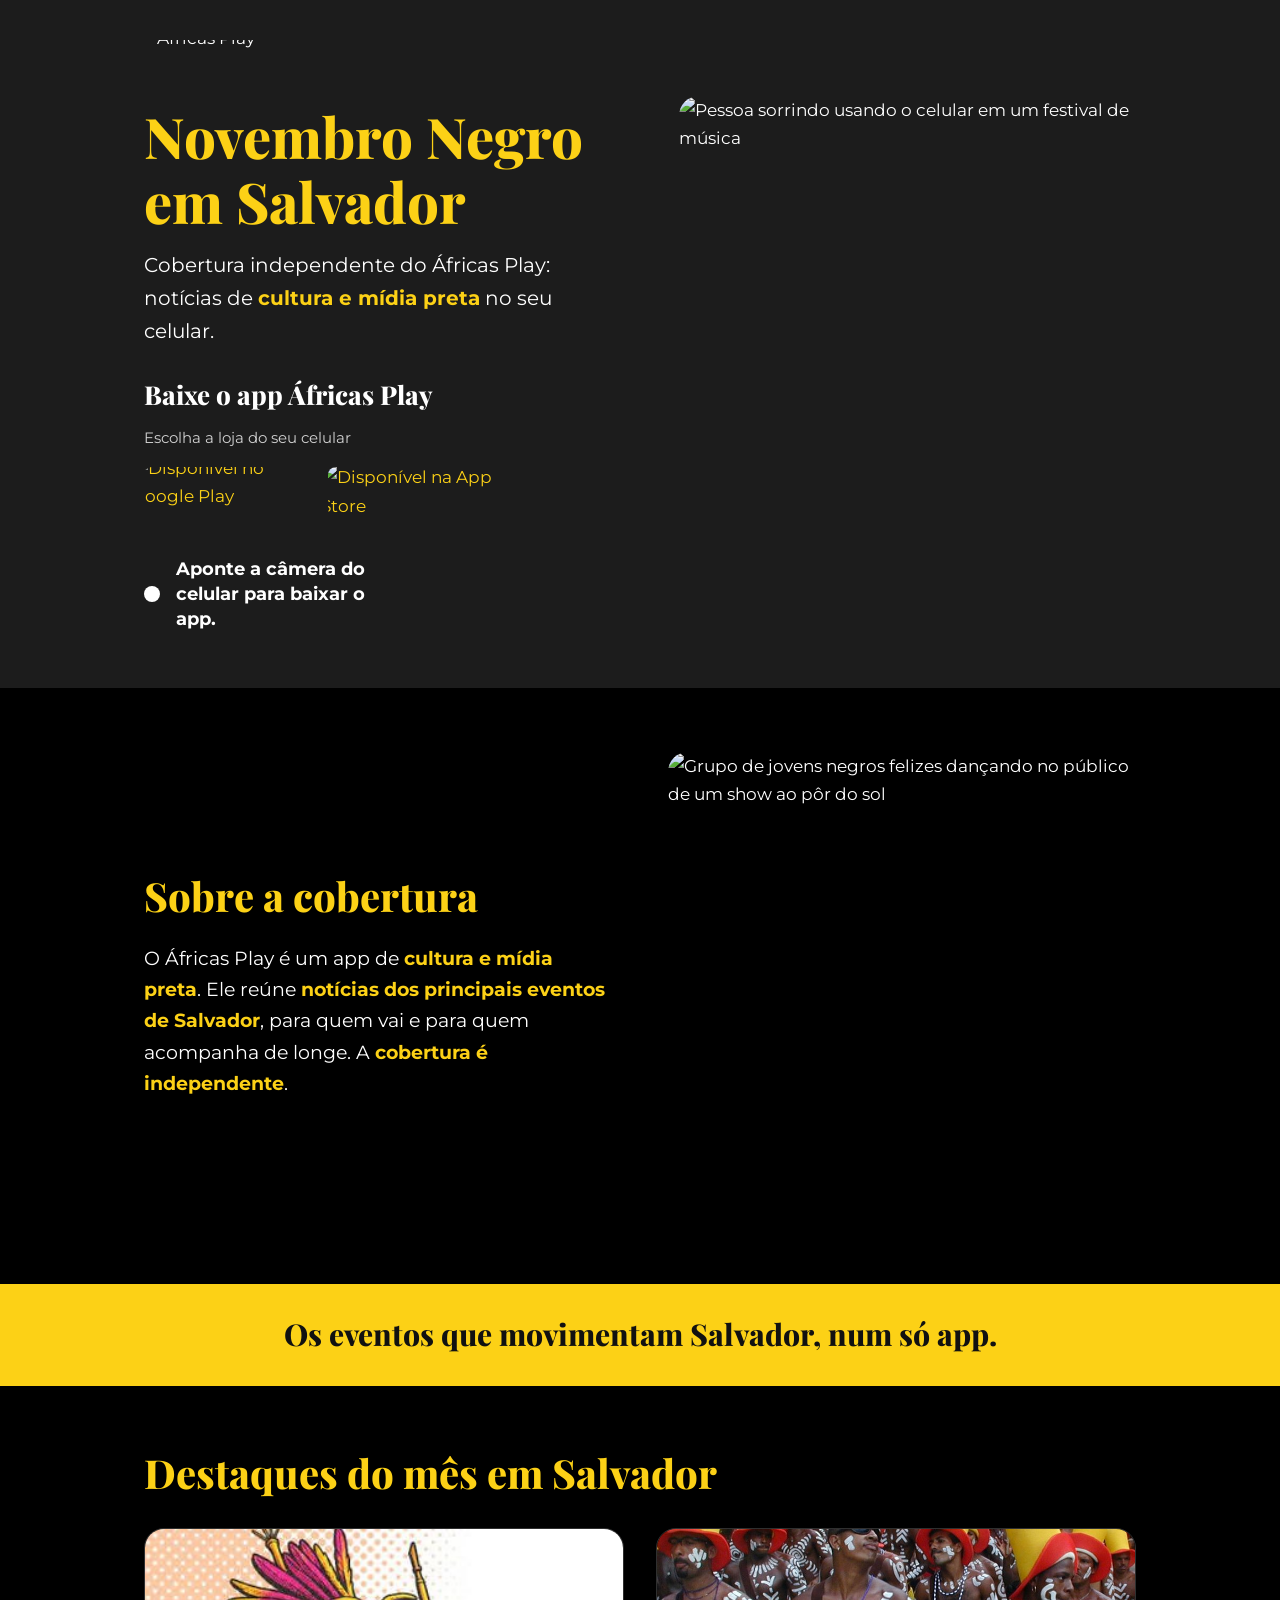
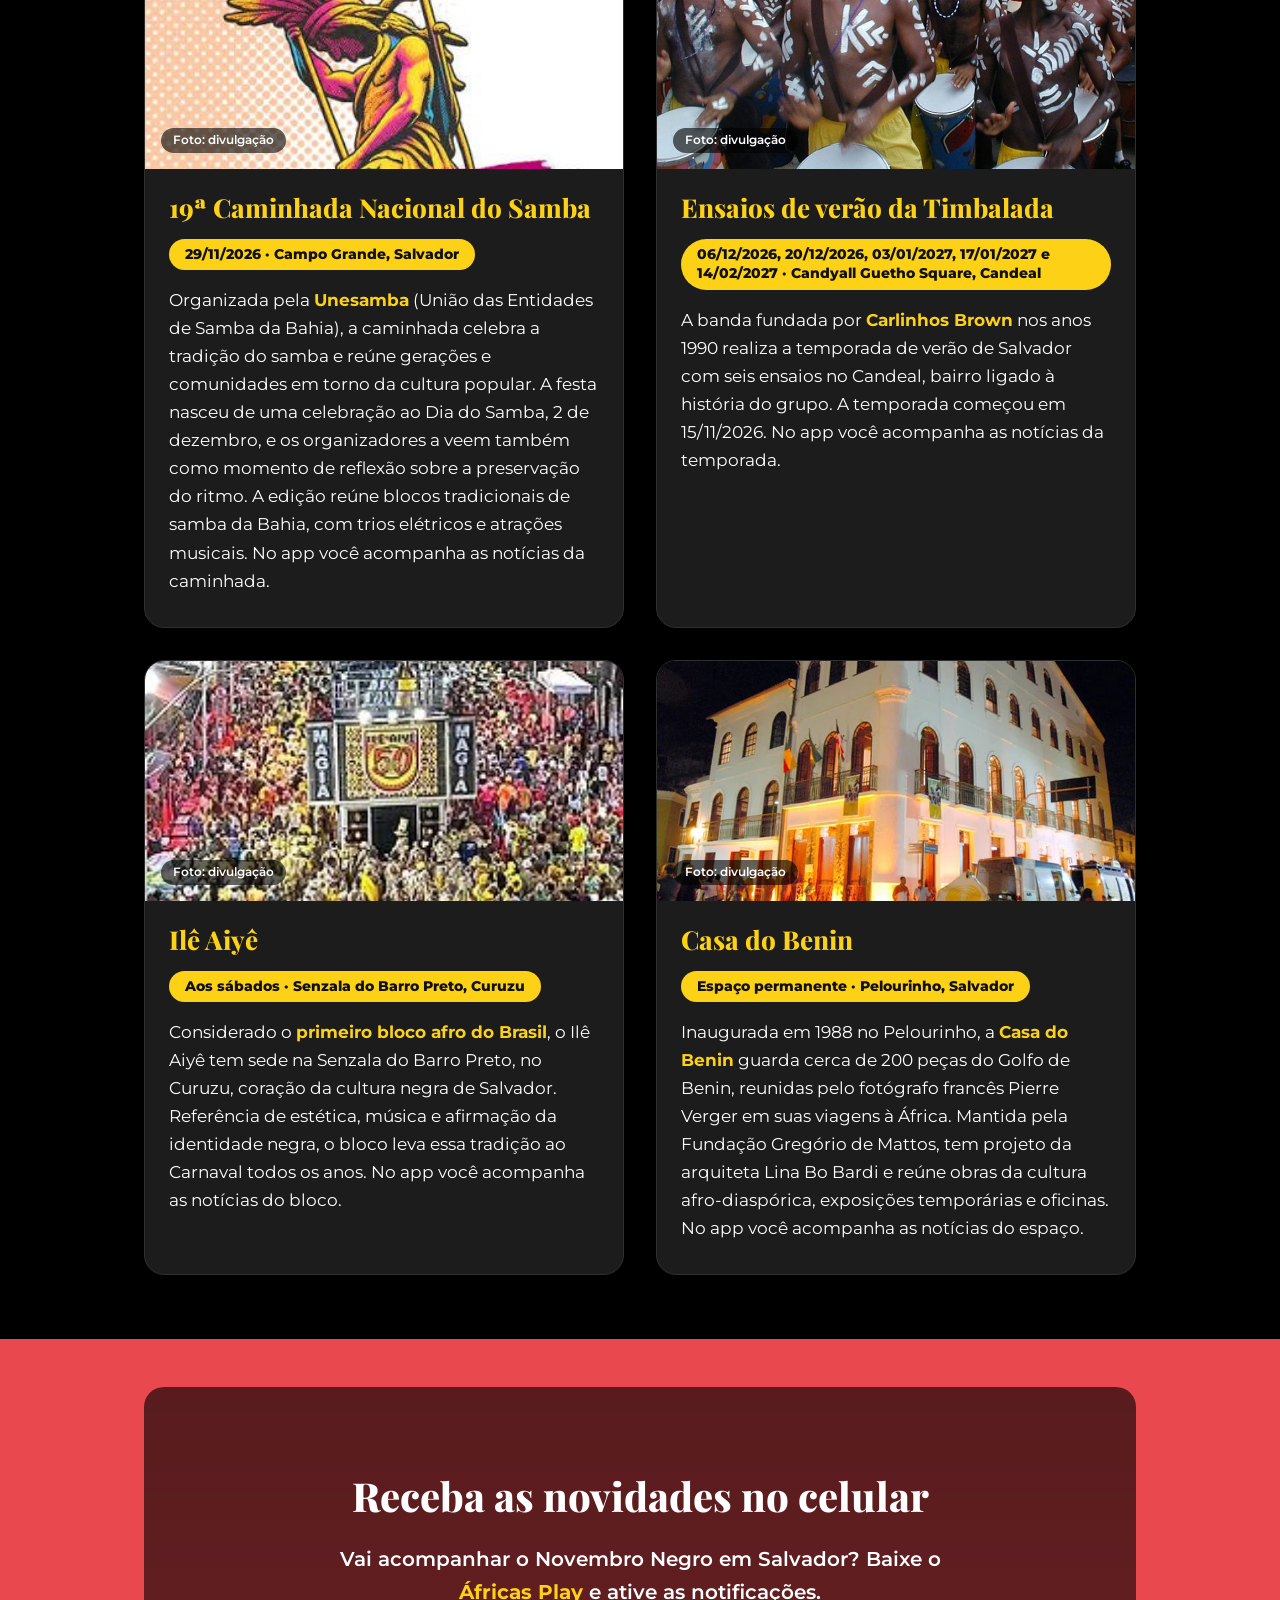
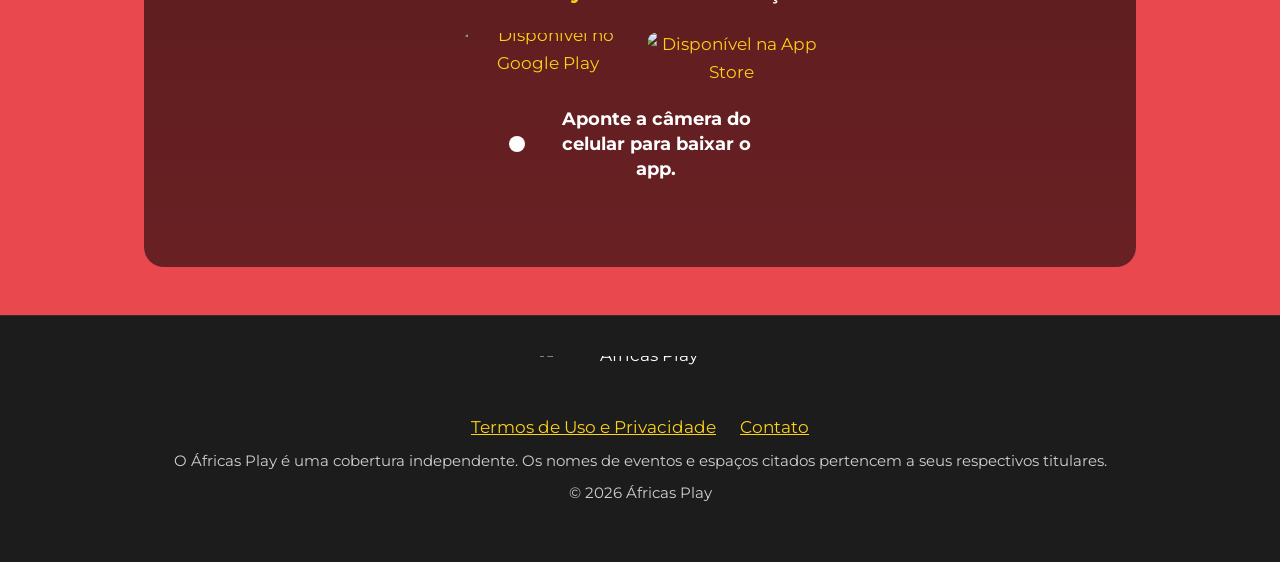
==== salvador/index.html @ c252a5e0 "Fotos dos eventos de São Paulo Co-Authored-By: Claude Sonnet 5.5 <noreply@anthropic.com> Claude-Sess" ====
<!DOCTYPE html>
<html lang="pt-BR">
<head>
<meta charset="utf-8">
<meta name="viewport" content="width=device-width, initial-scale=1">
<title>Novembro Negro em Salvador: cobertura | Áfricas Play</title>
<meta name="description" content="Cobertura independente do Novembro Negro em Salvador: República do Reggae, Caminhada do Samba, ensaios da Timbalada, Ilê Aiyê e Casa do Benin. Notícias de cultura e mídia preta no celular.">
<link rel="preconnect" href="https://fonts.googleapis.com">
<link rel="preconnect" href="https://fonts.gstatic.com" crossorigin>
<link href="https://fonts.googleapis.com/css2?family=Montserrat:wght@400;600;700;800&family=Playfair+Display:wght@800&display=swap" rel="stylesheet">
<link rel="stylesheet" href="../assets/style.css?v=18">
<!-- TAG DO GOOGLE: colar aqui o código enviado pelo Ricardo (ID da conta e conversão dos botões das lojas) -->
</head>
<body>

<header class="hero">
  <div class="wrap">
    <div class="texto">
      <span class="logo"><img src="https://static.wixstatic.com/media/012519_a8b323e52d314d22ae9a0cd8e6e044de~mv2.png" alt="Áfricas Play"></span>
      <h1>Novembro Negro em Salvador</h1>
      <p class="lead">Cobertura independente do Áfricas Play: notícias de <span class="dest">cultura e mídia preta</span> no seu celular.</p>
      <h3 class="chamada" style="color:#fff">Baixe o app Áfricas Play</h3>
      <p class="apoio">Escolha a loja do seu celular</p>
      <div class="lojas">
          <a class="selo google" href="https://play.google.com/store/apps/details?id=br.com.app.gpu2633271.gpuc8cfd42c63ec76c640904e227254c57c&referrer=utm_source%3Dgoogle%26utm_medium%3Dcpc%26utm_campaign%3Dnovembro-negro-ssa"><img src="https://static.wixstatic.com/media/012519_c8d4ccb354c3434f83b4935fdc2c54a6~mv2.png" alt="Disponível no Google Play"></a>
          <a class="selo apple" href="https://apps.apple.com/br/app/%C3%A1fricas-play/id6448585492?ct=novembro-negro-ssa&pt=119301016&mt=8"><img src="https://static.wixstatic.com/media/012519_9f541dc2af304e07b7ebf1a089ec97e9~mv2.png" alt="Disponível na App Store"></a>
        </div>
      <div class="qr"><div class="caixa" id="qr-code" data-cidade="ssa"></div><span>Aponte a câmera do celular para baixar o app.</span></div>
    </div>
    <img class="foto" src="https://static.wixstatic.com/media/012519_f97d0c8d10b645b1a979c262321becd8~mv2.webp/v1/fill/w_900,h_800,al_c,q_80/hero.webp" alt="Pessoa sorrindo usando o celular em um festival de música">
  </div>
</header>

<main>
  <section class="sobre">
    <div class="wrap">
      <div class="sobre-texto">
        <h2>Sobre a cobertura</h2>
        <p>O Áfricas Play é um app de <span class="dest">cultura e mídia preta</span>. Ele reúne <span class="dest">notícias dos principais eventos de Salvador</span>, para quem vai e para quem acompanha de longe. A <span class="dest">cobertura é independente</span>.</p>
      </div>
      <img class="foto-sobre" src="https://static.wixstatic.com/media/012519_da2d451cfa8640019cf0def2b7865b64~mv2.webp/v1/fill/w_900,h_900,al_c,q_80/publico.webp" alt="Grupo de jovens negros felizes dançando no público de um show ao pôr do sol">
    </div>
  </section>

  <div class="faixa"><p>Os eventos que movimentam Salvador, num só app.</p></div>

  <section id="destaques">
    <div class="wrap">
      <h2>Destaques do mês em Salvador</h2>
      <div class="cartoes">
        <article class="evento" data-inicio="2026-11-09" data-fim="2026-11-28">
          <div class="foto f1"><img src="../assets/img/reggae.jpg" alt="Logo do festival República do Reggae"><span class="credito">Foto: divulgação</span></div>
          <div class="corpo">
            <h3>República do Reggae</h3>
            <span class="quando">28/11/2026 · WET Eventos, Av. Luís Viana Filho</span>
            <p>Festival de reggae que acontece desde 2003 e reúne nomes nacionais e internacionais do ritmo. A edição de 2026 anuncia <span class="dest">Alpha Blondy</span>, Ponto de Equilíbrio, Duane Stephenson, Johnny Clarke, Edson Gomes, Jah9, Adão Negro e Groundation. Edson Gomes e Adão Negro são referências do reggae baiano. No app você acompanha as notícias do festival.</p>
          </div>
        </article>
        <article class="evento" data-inicio="2026-11-15" data-fim="2026-12-06">
          <div class="foto f2"><img src="../assets/img/caminhada.jpg" alt="Cartaz da 19ª Caminhada Nacional do Samba, com estátua colorida"><span class="credito">Foto: divulgação</span></div>
          <div class="corpo">
            <h3>19ª Caminhada Nacional do Samba</h3>
            <span class="quando">29/11/2026 · Campo Grande, Salvador</span>
            <p>Organizada pela <span class="dest">Unesamba</span> (União das Entidades de Samba da Bahia), a caminhada celebra a tradição do samba e reúne gerações e comunidades em torno da cultura popular. A festa nasceu de uma celebração ao Dia do Samba, 2 de dezembro, e os organizadores a veem também como momento de reflexão sobre a preservação do ritmo. A edição reúne blocos tradicionais de samba da Bahia, com trios elétricos e atrações musicais. No app você acompanha as notícias da caminhada.</p>
          </div>
        </article>
        <article class="evento" data-inicio="2026-11-15" data-fim="2027-01-31">
          <div class="foto f3"><img src="../assets/img/timbalada.jpg" alt="Integrantes da Timbalada tocando atabaques, com chapéus amarelos e vermelhos"><span class="credito">Foto: divulgação</span></div>
          <div class="corpo">
            <h3>Ensaios de verão da Timbalada</h3>
            <span class="quando">06/12/2026, 20/12/2026, 03/01/2027, 17/01/2027 e 14/02/2027 · Candyall Guetho Square, Candeal</span>
            <p>A banda fundada por <span class="dest">Carlinhos Brown</span> nos anos 1990 realiza a temporada de verão de Salvador com seis ensaios no Candeal, bairro ligado à história do grupo. A temporada começou em 15/11/2026. No app você acompanha as notícias da temporada.</p>
          </div>
        </article>
        <article class="evento" data-inicio="2026-11-09" data-fim="2027-02-09">
          <div class="foto f4"><img src="../assets/img/ile.jpg" alt="Desfile do Ilê Aiyê com multidão e trio elétrico"><span class="credito">Foto: divulgação</span></div>
          <div class="corpo">
            <h3>Ilê Aiyê</h3>
            <span class="quando">Aos sábados · Senzala do Barro Preto, Curuzu</span>
            <p>Considerado o <span class="dest">primeiro bloco afro do Brasil</span>, o Ilê Aiyê tem sede na Senzala do Barro Preto, no Curuzu, coração da cultura negra de Salvador. Referência de estética, música e afirmação da identidade negra, o bloco leva essa tradição ao Carnaval todos os anos. No app você acompanha as notícias do bloco.</p>
          </div>
        </article>
        <article class="evento" data-inicio="2026-11-09">
          <div class="foto f5"><img src="../assets/img/benin.jpg" alt="Fachada iluminada da Casa do Benin, no Pelourinho, à noite"><span class="credito">Foto: divulgação</span></div>
          <div class="corpo">
            <h3>Casa do Benin</h3>
            <span class="quando">Espaço permanente · Pelourinho, Salvador</span>
            <p>Inaugurada em 1988 no Pelourinho, a <span class="dest">Casa do Benin</span> guarda cerca de 200 peças do Golfo de Benin, reunidas pelo fotógrafo francês Pierre Verger em suas viagens à África. Mantida pela Fundação Gregório de Mattos, tem projeto da arquiteta Lina Bo Bardi e reúne obras da cultura afro-diaspórica, exposições temporárias e oficinas. No app você acompanha as notícias do espaço.</p>
          </div>
        </article>

      </div>
    </div>
  </section>

  <section class="final">
    <div class="wrap">
      <div class="cartao-final">
        <h2>Receba as novidades no celular</h2>
        <p>Vai acompanhar o Novembro Negro em Salvador? Baixe o <span class="dest">Áfricas Play</span> e ative as notificações.</p>
        <div class="lojas">
          <a class="selo google" href="https://play.google.com/store/apps/details?id=br.com.app.gpu2633271.gpuc8cfd42c63ec76c640904e227254c57c&referrer=utm_source%3Dgoogle%26utm_medium%3Dcpc%26utm_campaign%3Dnovembro-negro-ssa"><img src="https://static.wixstatic.com/media/012519_c8d4ccb354c3434f83b4935fdc2c54a6~mv2.png" alt="Disponível no Google Play"></a>
          <a class="selo apple" href="https://apps.apple.com/br/app/%C3%A1fricas-play/id6448585492?ct=novembro-negro-ssa&pt=119301016&mt=8"><img src="https://static.wixstatic.com/media/012519_9f541dc2af304e07b7ebf1a089ec97e9~mv2.png" alt="Disponível na App Store"></a>
        </div>
        <div class="qr"><div class="caixa" id="qr-code-2" data-cidade="ssa"></div><span>Aponte a câmera do celular para baixar o app.</span></div>
      </div>
    </div>
  </section>
</main>

<footer>
  <div class="wrap">
    <span class="logo"><img src="https://static.wixstatic.com/media/012519_a8b323e52d314d22ae9a0cd8e6e044de~mv2.png" alt="Áfricas Play"></span>
    <p><a href="https://www.africas.com.br/termos-de-uso-e-privacidade">Termos de Uso e Privacidade</a><a href="mailto:contato@africasplay.com.br">Contato</a></p>
    <p class="apoio">O Áfricas Play é uma cobertura independente. Os nomes de eventos e espaços citados pertencem a seus respectivos titulares.</p>
    <p class="apoio">© 2026 Áfricas Play</p>
  </div>
</footer>

<script src="https://cdnjs.cloudflare.com/ajax/libs/qrcodejs/1.0.0/qrcode.min.js"></script>
<script src="../assets/eventos.js?v=11"></script>
</body>
</html>
---- assets/style.css ----
/* ===== Sistema de design Áfricas Play (páginas de campanha) =====
   Fontes: 2 apenas. Títulos = Playfair Display 800. Todo o resto = Montserrat.
   Escala de texto: h1 56 · h2 40 · h3 26 · lead 20 · corpo 17 · apoio 15 · etiqueta 14
   Espaçamento: múltiplos de 8. Cantos: 20 (imagens e cartões) e pílula (etiquetas).
   Cores: preto #000, grafite #1c1c1c, amarelo #FCD116, vermelho #E9484E, branco. */
:root{
  --ouro:#FCD116;--preto:#000;--grafite:#1c1c1c;--borda:#2f2f2f;--texto:#fff;--suave:#d0d0d0;--vermelho:#E9484E;
  --titulo:'Playfair Display',Georgia,serif;--corpo:'Montserrat',Arial,sans-serif;--raio:20px;
}
*{box-sizing:border-box}
body{margin:0;background:var(--preto);color:var(--texto);font-family:var(--corpo);font-size:17px;line-height:1.65}
a{color:var(--ouro)}
h1,h2,h3{font-family:var(--titulo);font-weight:800;line-height:1.15;margin:0}
h1{font-size:clamp(36px,6vw,56px);color:var(--ouro)}
h2{font-size:clamp(30px,4.5vw,40px);color:var(--ouro)}
h3{font-size:26px;color:var(--ouro)}
p{margin:0}
.wrap{max-width:1040px;margin:0 auto;padding:0 24px}
.dest{color:var(--ouro);font-weight:700}
.lead{font-size:20px}
.apoio{font-size:15px;color:var(--suave)}

/* Logo e selos: recortados nas bordas transparentes para ficarem alinhados e do mesmo tamanho */
.logo{display:block;position:relative;overflow:hidden;width:200px;aspect-ratio:479/77}
.logo img{position:absolute;width:104.4%;left:-1.67%;top:-49.4%}
.selo{display:block;position:relative;overflow:hidden;width:168px;aspect-ratio:3.36/1;border-radius:8px}
.selo img{position:absolute;height:auto}
.selo.google img{width:114.5%;left:-7.27%;top:-24.4%}
.selo.apple img{width:108.3%;left:-4.17%;top:-6.18%}
.lojas{display:flex;gap:16px;flex-wrap:wrap;align-items:center}
@media (max-width:420px){.selo{width:calc((100vw - 64px) / 2)}.lojas{flex-wrap:nowrap;gap:16px}}

/* QR code: um só, serve para as duas lojas */
.qr{display:none;align-items:center;gap:16px;margin-top:24px}
.qr .caixa{background:#fff;padding:8px;border-radius:12px;line-height:0}
.qr span{font-size:18px;font-weight:700;color:#fff;max-width:230px;line-height:1.4}
@media (hover:hover) and (min-width:900px){.qr{display:flex}}

/* Topo */
.hero{background:var(--grafite);padding:40px 0 56px}
.hero .wrap{display:grid;grid-template-columns:1fr;gap:32px;align-items:center}
.hero .texto{display:grid;gap:16px;justify-items:start}
.hero .logo{margin-bottom:16px}
.hero .chamada{margin-top:16px}
.hero .foto{width:100%;display:block;border-radius:var(--raio);aspect-ratio:4/3;object-fit:cover}
@media (min-width:900px){
  .hero .wrap{grid-template-columns:1.05fr 1fr;gap:56px}
  .hero .foto{aspect-ratio:1/1.05}
}

section{padding:64px 0}
.sobre .wrap{display:grid;grid-template-columns:minmax(0,1fr);gap:32px;align-items:center}
.sobre p{font-size:19px}
.sobre h2{margin-bottom:24px}
.foto-sobre{width:100%;display:block;border-radius:var(--raio);aspect-ratio:1/1;object-fit:cover}
@media (min-width:900px){.sobre .wrap{grid-template-columns:1fr 1fr;gap:56px}}
.faixa{background:var(--ouro);color:#111;text-align:center;padding:32px 24px}
.faixa p{font-family:var(--titulo);font-weight:800;font-size:clamp(22px,3.4vw,30px);line-height:1.25}

/* Cartões dos eventos */
#destaques h2{margin-bottom:32px}
.cartoes{display:grid;grid-template-columns:1fr;gap:24px}
.evento{background:var(--grafite);border:1px solid var(--borda);border-radius:var(--raio);overflow:hidden}
.evento .foto{display:block;position:relative;height:210px;overflow:hidden;background:#000}
.evento .foto img{position:absolute;inset:0;width:100%;height:100%;object-fit:cover}
.evento .f1 img{object-fit:contain}
.evento .f2 img{object-position:50% 8%}
.evento .f6 img{object-position:50% 40%}
.evento .f8 img{object-position:50% 33%}
.evento .f4 img{object-position:50% 40%}
.credito{position:absolute;left:16px;bottom:16px;background:rgba(0,0,0,.6);color:#fff;font-size:12px;font-weight:600;line-height:1.4;padding:4px 12px;border-radius:999px}
.evento .corpo{padding:24px 24px 32px;display:grid;gap:16px;justify-items:start}
.evento p{font-size:17px}
.quando{display:inline-block;background:var(--ouro);color:#111;font-weight:800;font-size:14px;line-height:1.4;padding:6px 16px;border-radius:999px}
@media (min-width:900px){
  .cartoes{grid-template-columns:1fr 1fr;gap:32px}
  .cartoes .evento.largo{grid-column:1/-1}
  .evento .foto{height:240px}
}

/* Chamada final com foto de show */
.final{background:var(--vermelho);padding:48px 0}
.cartao-final{border-radius:var(--raio);overflow:hidden;min-height:480px;display:grid;grid-template-columns:minmax(0,1fr);gap:24px;justify-items:center;align-content:center;text-align:center;padding:56px 24px;
  background:linear-gradient(rgba(0,0,0,.62),rgba(0,0,0,.55)),url("https://static.wixstatic.com/media/012519_b7cd11eb006f4c0a98ccf4e86398e32a~mv2.webp/v1/fill/w_1400,h_900,al_c,q_80/show.webp") center/cover no-repeat}
.cartao-final h2{color:#fff}
.cartao-final p{font-size:20px;font-weight:600;max-width:620px}
.cartao-final .lojas{justify-content:center}
.cartao-final .qr{justify-content:center;margin-top:0}
@media (max-width:420px){.cartao-final{padding:48px 16px}.cartao-final .selo{width:calc((100vw - 96px) / 2)}}

footer{background:var(--grafite);border-top:1px solid var(--borda);padding:40px 0 48px;text-align:center}
footer .logo{margin:0 auto 24px}
footer p{margin:8px 0}
footer a{margin:0 12px}
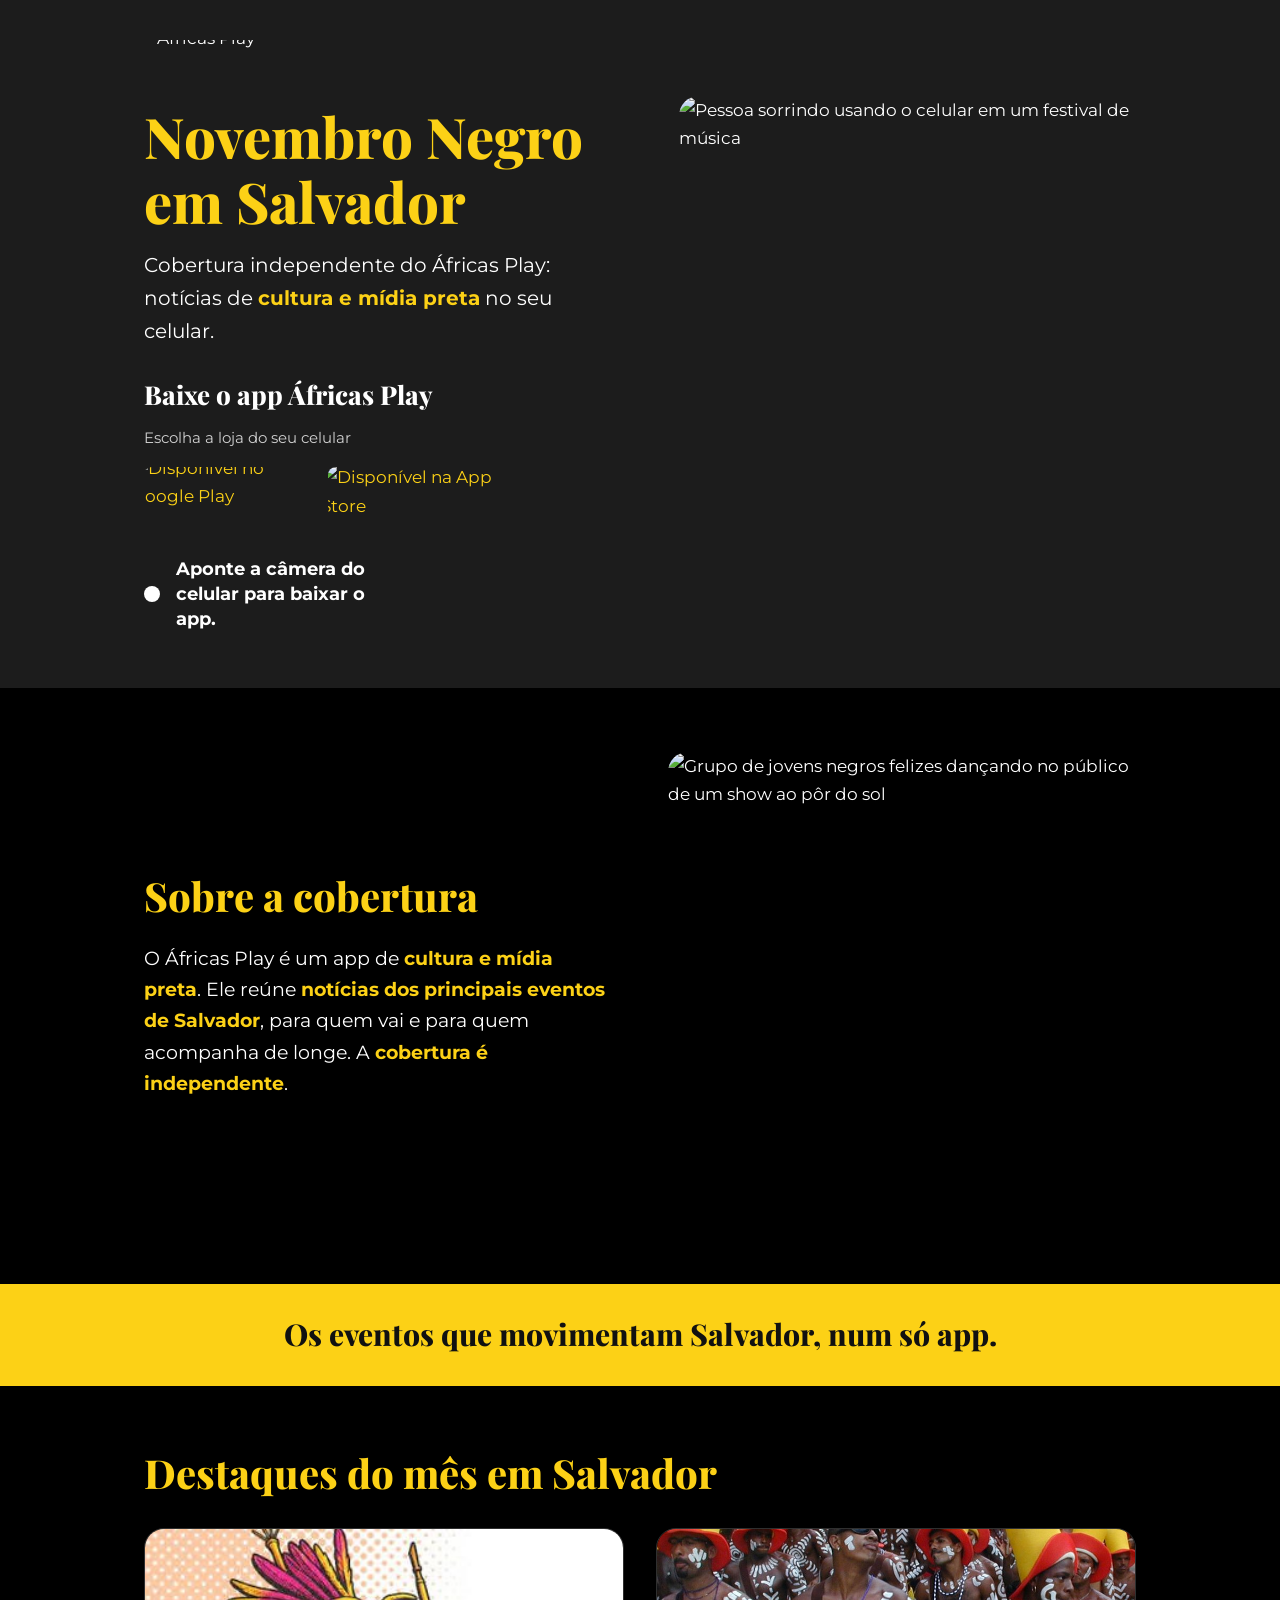
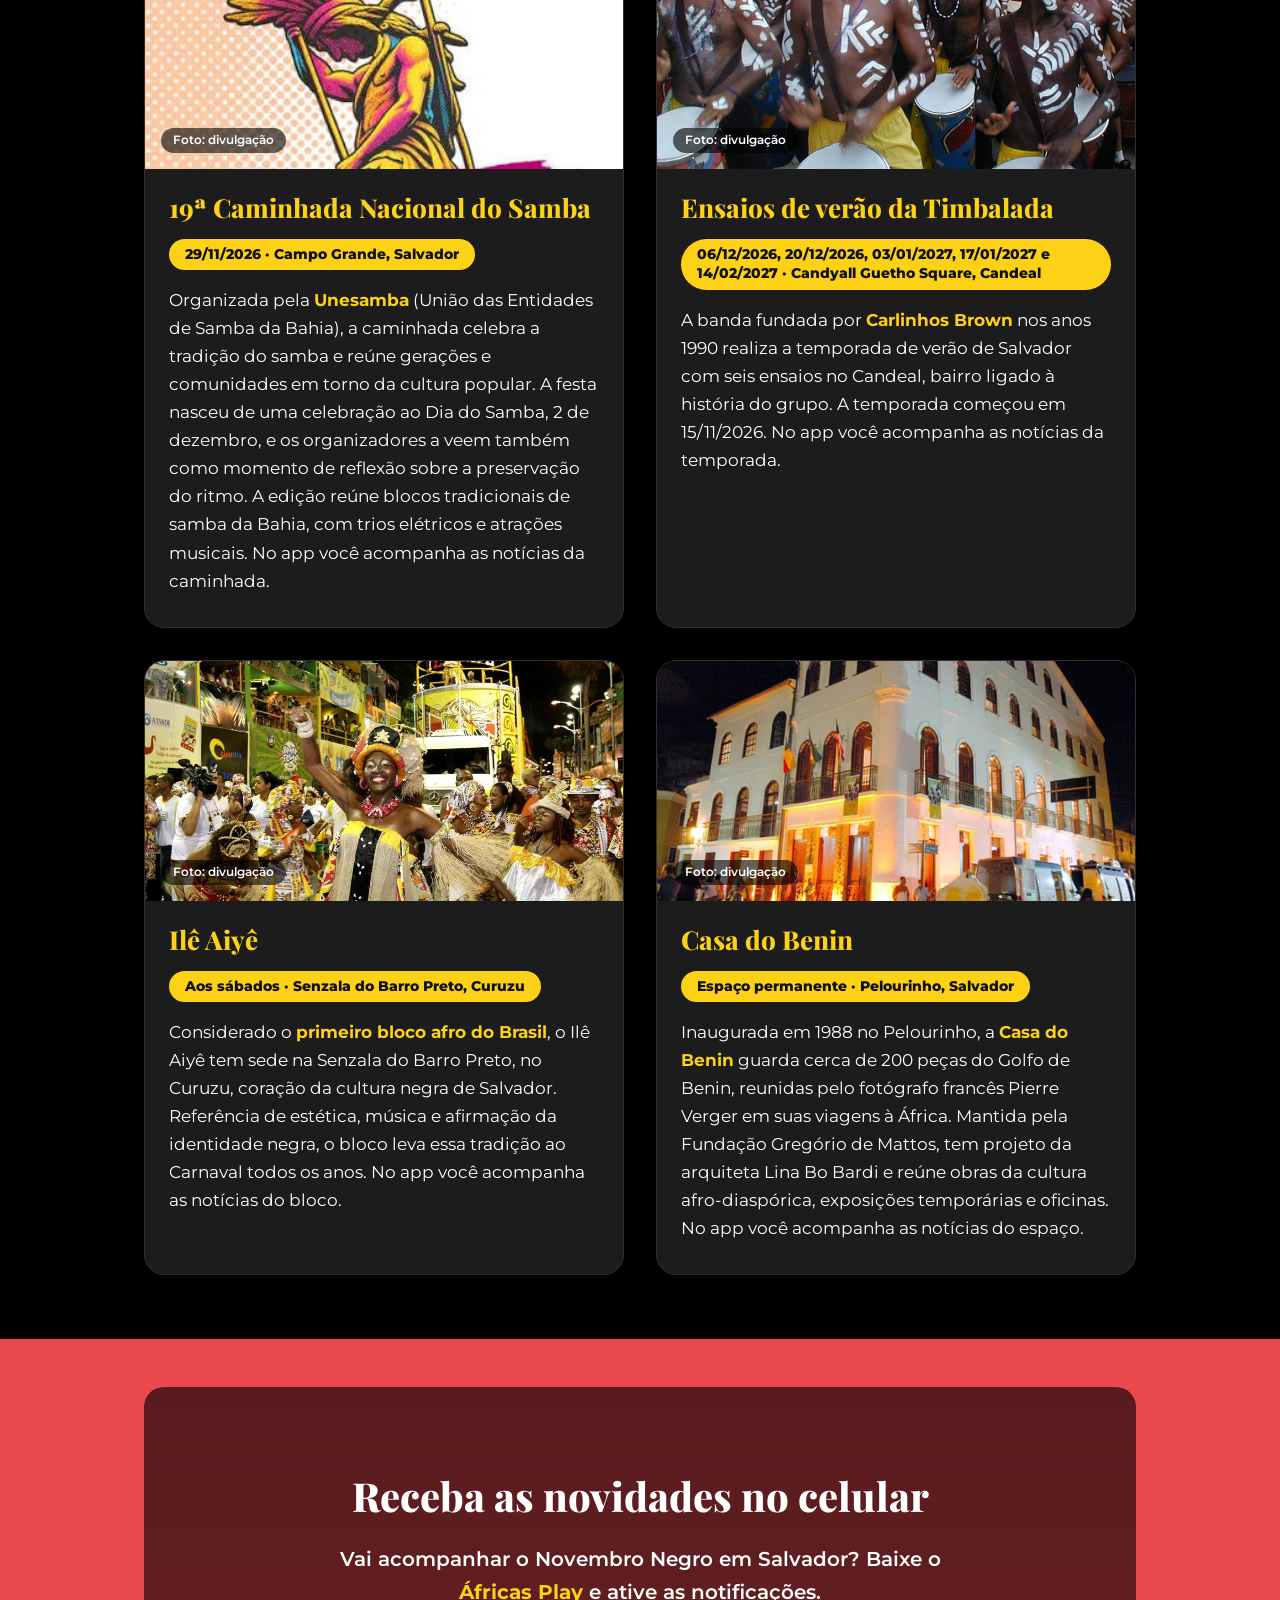
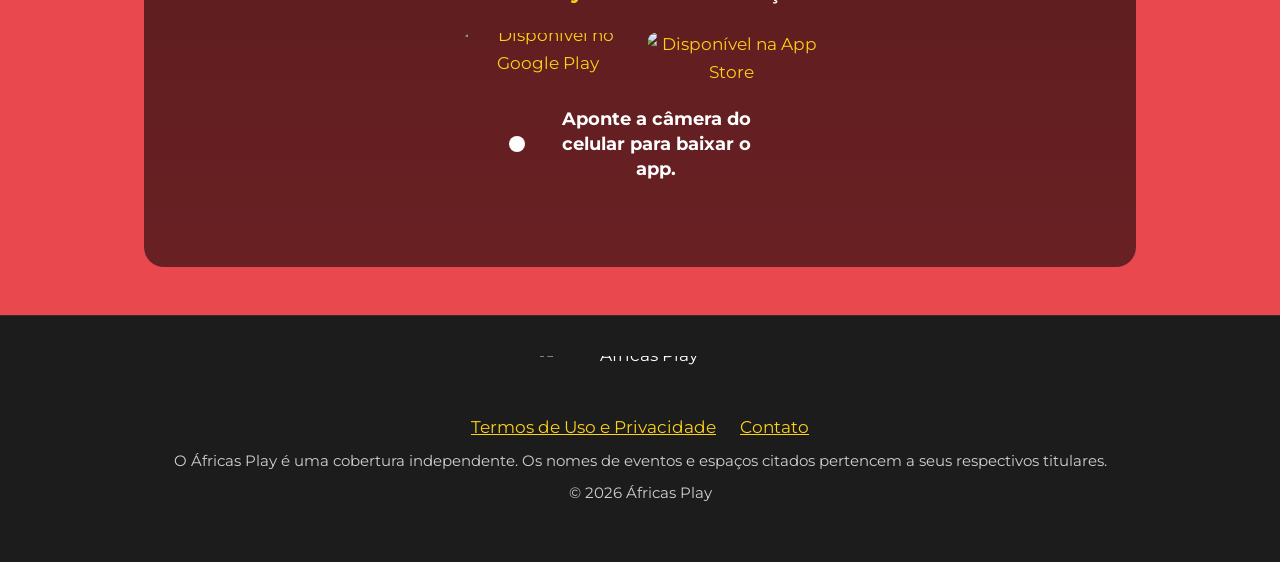
==== commit e2bd3cfd: "Nova foto do Ilê Aiyê Co-Authored-By: Claude Sonnet 5.5 <noreply@anthropic.com> Claude-Session: http" ====
--- a/salvador/index.html
+++ b/salvador/index.html
@@ -8,7 +8,7 @@
 <link rel="preconnect" href="https://fonts.googleapis.com">
 <link rel="preconnect" href="https://fonts.gstatic.com" crossorigin>
 <link href="https://fonts.googleapis.com/css2?family=Montserrat:wght@400;600;700;800&family=Playfair+Display:wght@800&display=swap" rel="stylesheet">
-<link rel="stylesheet" href="../assets/style.css?v=18">
+<link rel="stylesheet" href="../assets/style.css?v=22">
 <!-- TAG DO GOOGLE: colar aqui o código enviado pelo Ricardo (ID da conta e conversão dos botões das lojas) -->
 </head>
 <body>
@@ -73,7 +73,7 @@
           </div>
         </article>
         <article class="evento" data-inicio="2026-11-09" data-fim="2027-02-09">
-          <div class="foto f4"><img src="../assets/img/ile.jpg" alt="Desfile do Ilê Aiyê com multidão e trio elétrico"><span class="credito">Foto: divulgação</span></div>
+          <div class="foto f4"><img src="../assets/img/ile.jpg" alt="Dançarinas do Ilê Aiyê em desfile, com o trio elétrico ao fundo"><span class="credito">Foto: divulgação</span></div>
           <div class="corpo">
             <h3>Ilê Aiyê</h3>
             <span class="quando">Aos sábados · Senzala do Barro Preto, Curuzu</span>
--- a/assets/style.css
+++ b/assets/style.css
@@ -66,7 +66,6 @@
 .evento .f1 img{object-fit:contain}
 .evento .f2 img{object-position:50% 8%}
 .evento .f6 img{object-position:50% 40%}
-.evento .f8 img{object-position:50% 33%}
 .evento .f4 img{object-position:50% 40%}
 .credito{position:absolute;left:16px;bottom:16px;background:rgba(0,0,0,.6);color:#fff;font-size:12px;font-weight:600;line-height:1.4;padding:4px 12px;border-radius:999px}
 .evento .corpo{padding:24px 24px 32px;display:grid;gap:16px;justify-items:start}
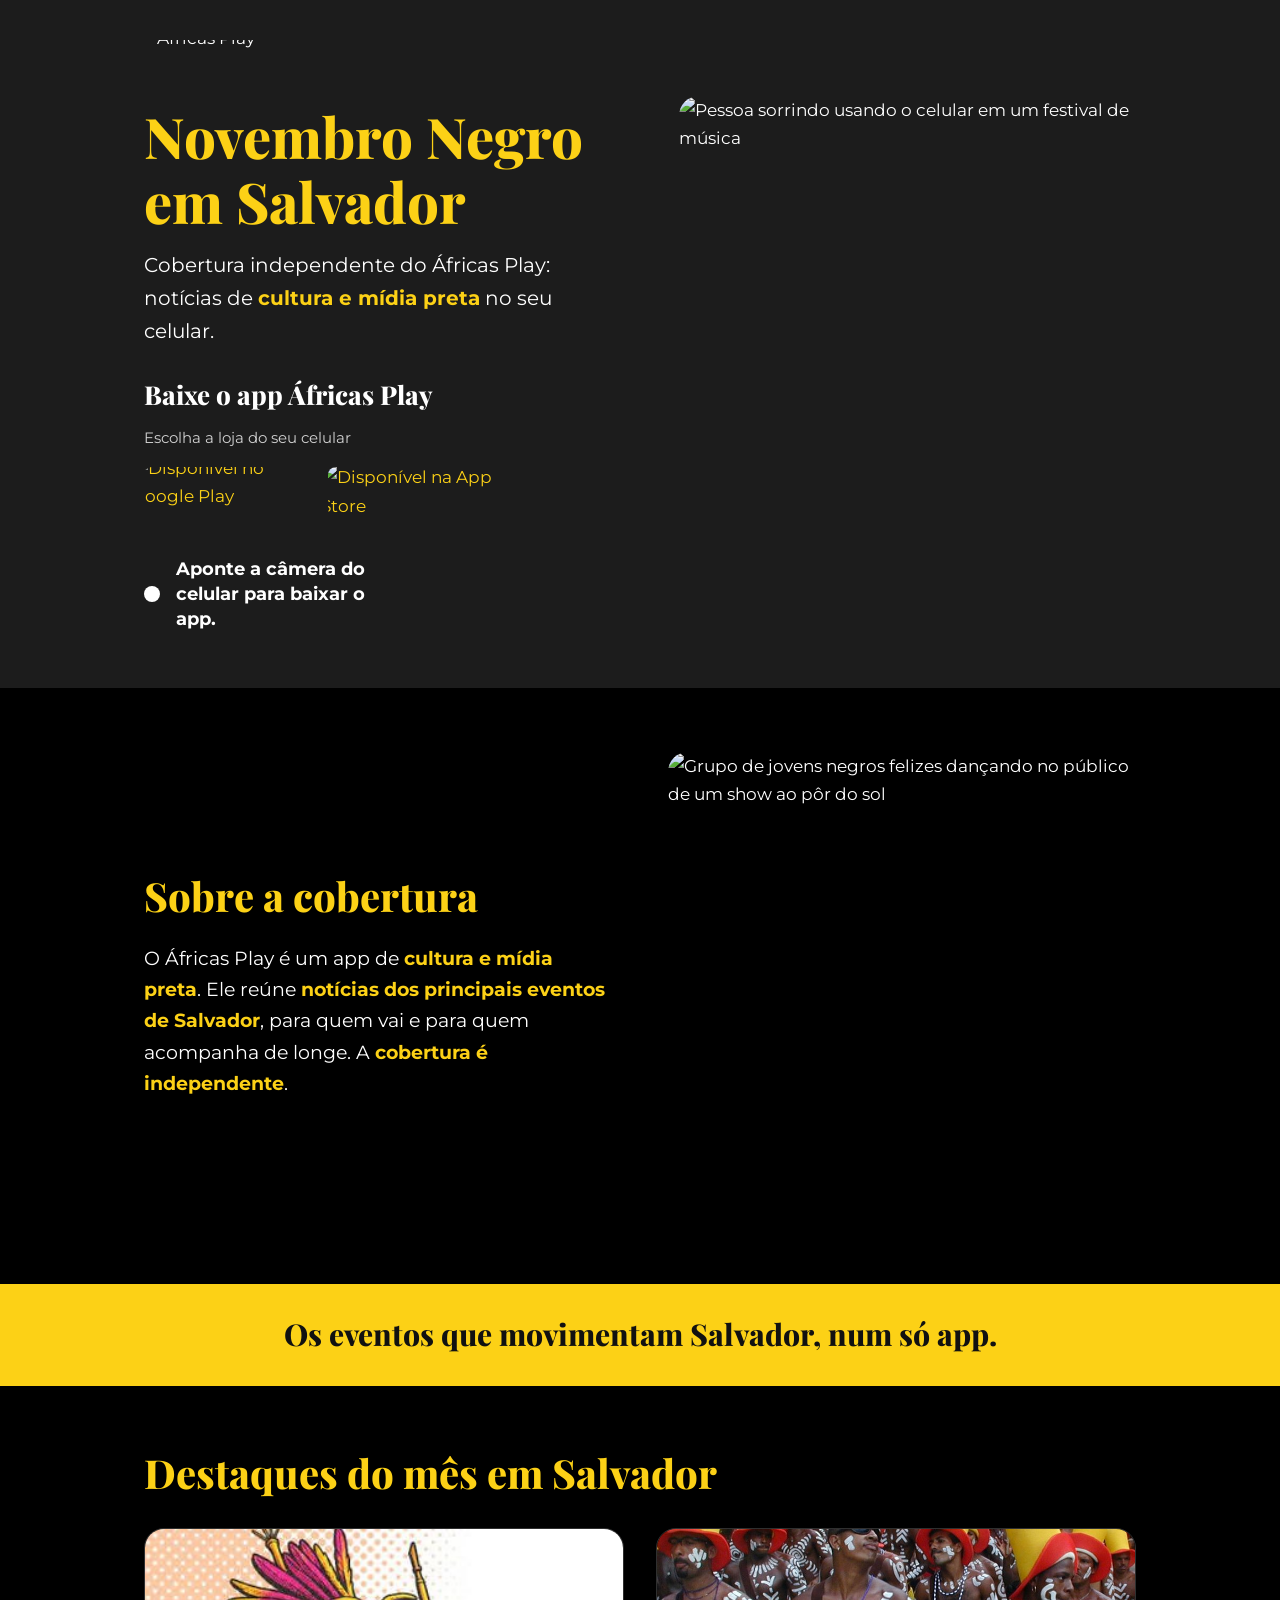
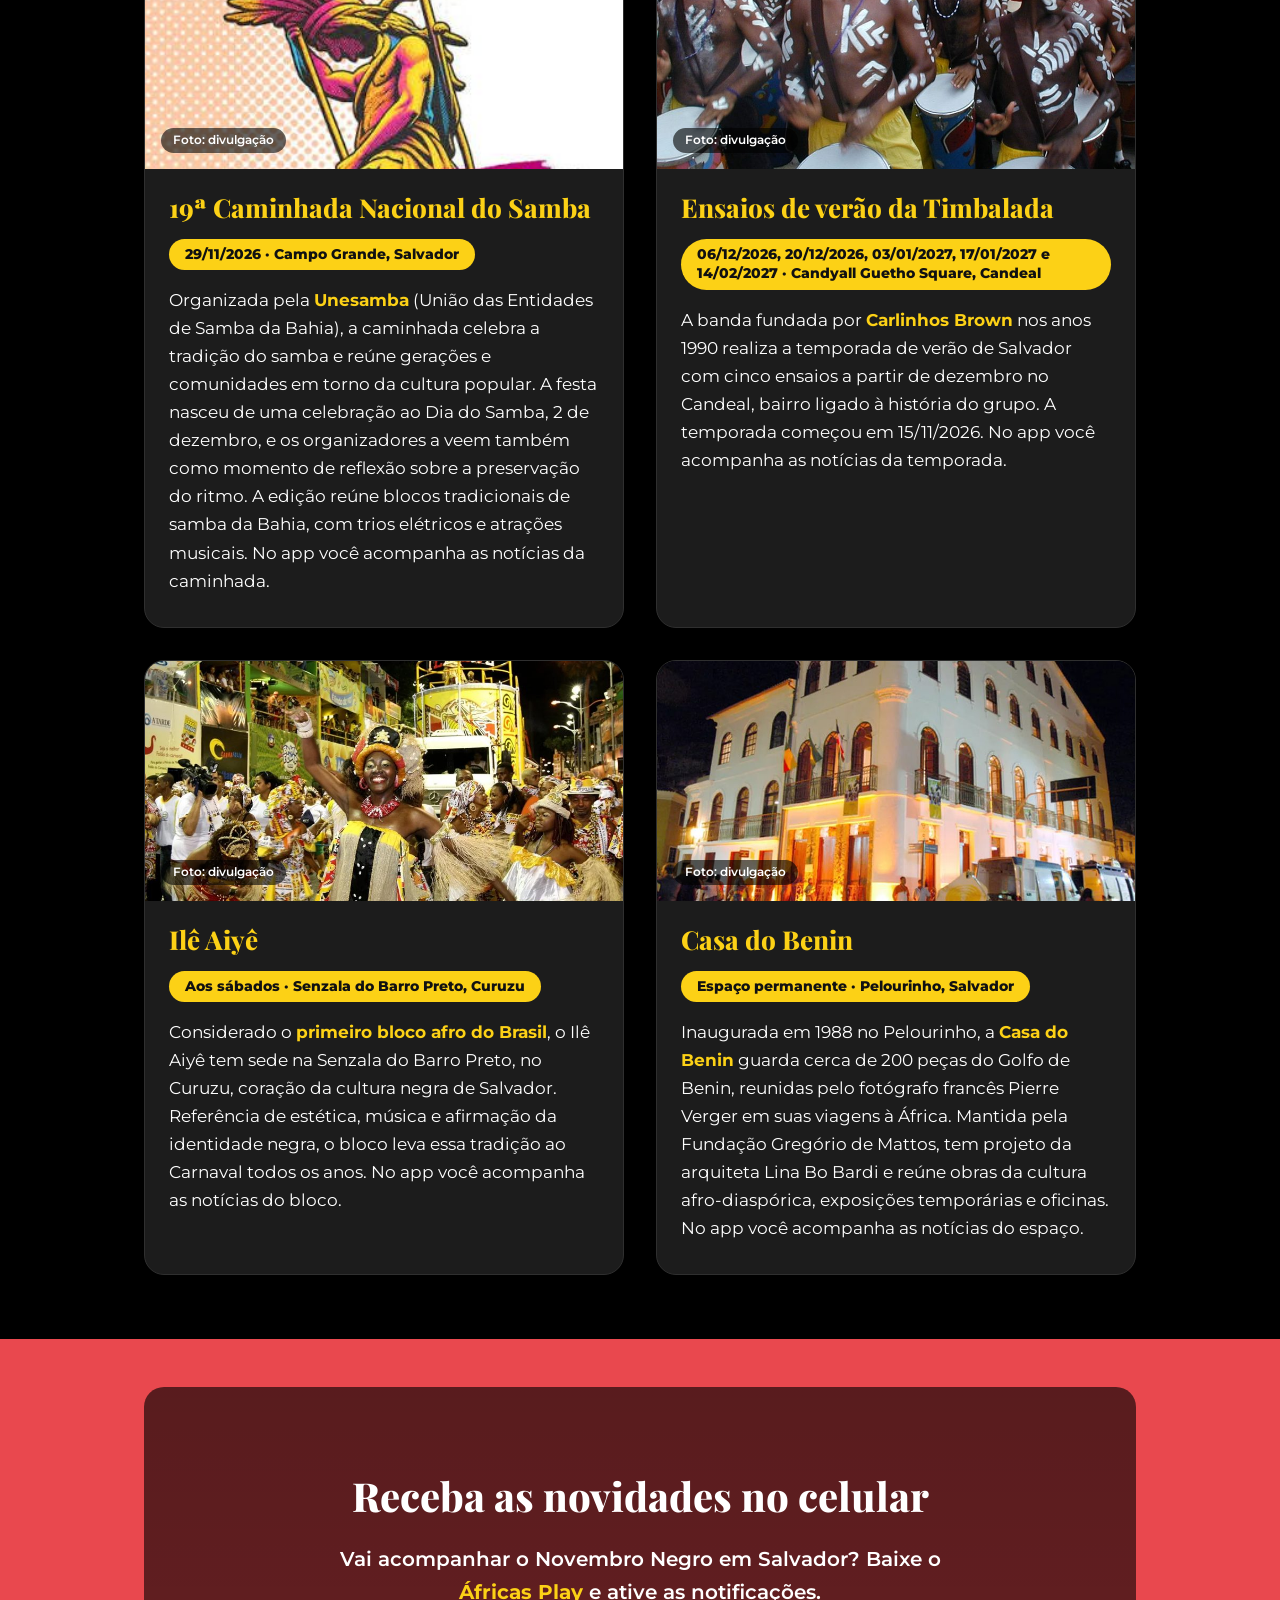
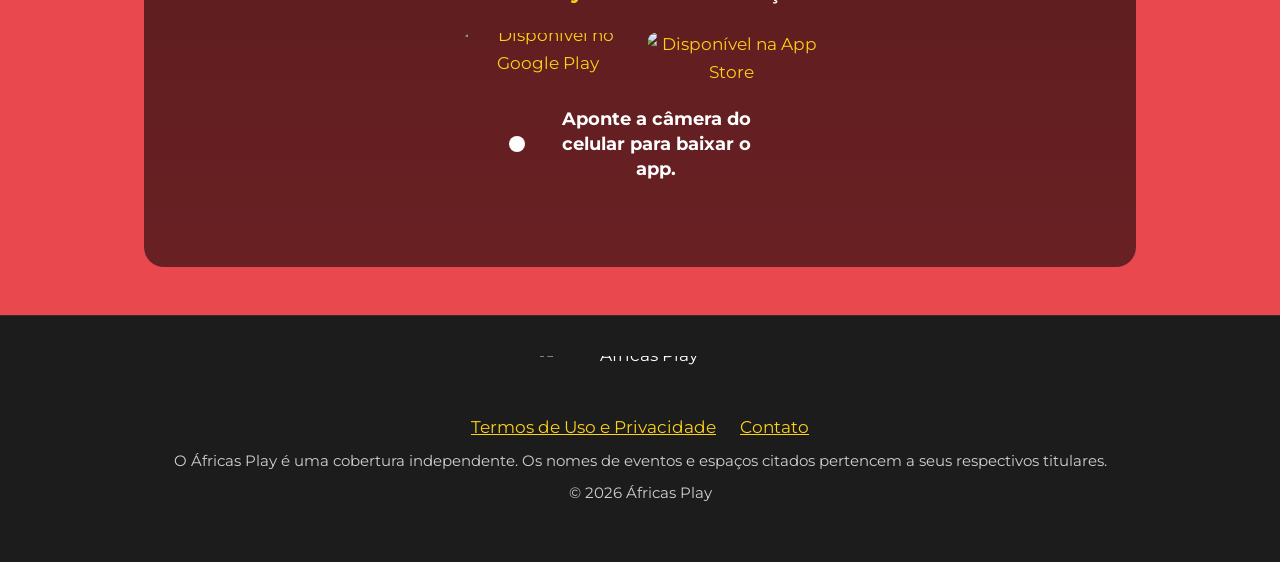
==== commit 7dfa579e: "Tag do Google e conversão nos botões das lojas; ajuste Timbalada Co-Authored-By: Claude Sonnet 5.5 <" ====
--- a/salvador/index.html
+++ b/salvador/index.html
@@ -8,8 +8,14 @@
 <link rel="preconnect" href="https://fonts.googleapis.com">
 <link rel="preconnect" href="https://fonts.gstatic.com" crossorigin>
 <link href="https://fonts.googleapis.com/css2?family=Montserrat:wght@400;600;700;800&family=Playfair+Display:wght@800&display=swap" rel="stylesheet">
-<link rel="stylesheet" href="../assets/style.css?v=22">
-<!-- TAG DO GOOGLE: colar aqui o código enviado pelo Ricardo (ID da conta e conversão dos botões das lojas) -->
+<link rel="stylesheet" href="../assets/style.css?v=24">
+<script async src="https://www.googletagmanager.com/gtag/js?id=AW-1002333698"></script>
+<script>
+  window.dataLayer = window.dataLayer || [];
+  function gtag(){dataLayer.push(arguments);}
+  gtag('js', new Date());
+  gtag('config', 'AW-1002333698');
+</script>
 </head>
 <body>
 
@@ -22,8 +28,8 @@
       <h3 class="chamada" style="color:#fff">Baixe o app Áfricas Play</h3>
       <p class="apoio">Escolha a loja do seu celular</p>
       <div class="lojas">
-          <a class="selo google" href="https://play.google.com/store/apps/details?id=br.com.app.gpu2633271.gpuc8cfd42c63ec76c640904e227254c57c&referrer=utm_source%3Dgoogle%26utm_medium%3Dcpc%26utm_campaign%3Dnovembro-negro-ssa"><img src="https://static.wixstatic.com/media/012519_c8d4ccb354c3434f83b4935fdc2c54a6~mv2.png" alt="Disponível no Google Play"></a>
-          <a class="selo apple" href="https://apps.apple.com/br/app/%C3%A1fricas-play/id6448585492?ct=novembro-negro-ssa&pt=119301016&mt=8"><img src="https://static.wixstatic.com/media/012519_9f541dc2af304e07b7ebf1a089ec97e9~mv2.png" alt="Disponível na App Store"></a>
+          <a class="selo google" href="https://play.google.com/store/apps/details?id=br.com.app.gpu2633271.gpuc8cfd42c63ec76c640904e227254c57c&referrer=utm_source%3Dgoogle%26utm_medium%3Dcpc%26utm_campaign%3Dnovembro-negro-ssa" onclick="gtag('event', 'conversion', {'send_to': 'AW-1002333698/hZKnCKfIk74dEILM-d0D'});"><img src="https://static.wixstatic.com/media/012519_c8d4ccb354c3434f83b4935fdc2c54a6~mv2.png" alt="Disponível no Google Play"></a>
+          <a class="selo apple" href="https://apps.apple.com/br/app/%C3%A1fricas-play/id6448585492?ct=novembro-negro-ssa&pt=119301016&mt=8" onclick="gtag('event', 'conversion', {'send_to': 'AW-1002333698/hZKnCKfIk74dEILM-d0D'});"><img src="https://static.wixstatic.com/media/012519_9f541dc2af304e07b7ebf1a089ec97e9~mv2.png" alt="Disponível na App Store"></a>
         </div>
       <div class="qr"><div class="caixa" id="qr-code" data-cidade="ssa"></div><span>Aponte a câmera do celular para baixar o app.</span></div>
     </div>
@@ -69,7 +75,7 @@
           <div class="corpo">
             <h3>Ensaios de verão da Timbalada</h3>
             <span class="quando">06/12/2026, 20/12/2026, 03/01/2027, 17/01/2027 e 14/02/2027 · Candyall Guetho Square, Candeal</span>
-            <p>A banda fundada por <span class="dest">Carlinhos Brown</span> nos anos 1990 realiza a temporada de verão de Salvador com seis ensaios no Candeal, bairro ligado à história do grupo. A temporada começou em 15/11/2026. No app você acompanha as notícias da temporada.</p>
+            <p>A banda fundada por <span class="dest">Carlinhos Brown</span> nos anos 1990 realiza a temporada de verão de Salvador com cinco ensaios a partir de dezembro no Candeal, bairro ligado à história do grupo. A temporada começou em 15/11/2026. No app você acompanha as notícias da temporada.</p>
           </div>
         </article>
         <article class="evento" data-inicio="2026-11-09" data-fim="2027-02-09">
@@ -99,8 +105,8 @@
         <h2>Receba as novidades no celular</h2>
         <p>Vai acompanhar o Novembro Negro em Salvador? Baixe o <span class="dest">Áfricas Play</span> e ative as notificações.</p>
         <div class="lojas">
-          <a class="selo google" href="https://play.google.com/store/apps/details?id=br.com.app.gpu2633271.gpuc8cfd42c63ec76c640904e227254c57c&referrer=utm_source%3Dgoogle%26utm_medium%3Dcpc%26utm_campaign%3Dnovembro-negro-ssa"><img src="https://static.wixstatic.com/media/012519_c8d4ccb354c3434f83b4935fdc2c54a6~mv2.png" alt="Disponível no Google Play"></a>
-          <a class="selo apple" href="https://apps.apple.com/br/app/%C3%A1fricas-play/id6448585492?ct=novembro-negro-ssa&pt=119301016&mt=8"><img src="https://static.wixstatic.com/media/012519_9f541dc2af304e07b7ebf1a089ec97e9~mv2.png" alt="Disponível na App Store"></a>
+          <a class="selo google" href="https://play.google.com/store/apps/details?id=br.com.app.gpu2633271.gpuc8cfd42c63ec76c640904e227254c57c&referrer=utm_source%3Dgoogle%26utm_medium%3Dcpc%26utm_campaign%3Dnovembro-negro-ssa" onclick="gtag('event', 'conversion', {'send_to': 'AW-1002333698/hZKnCKfIk74dEILM-d0D'});"><img src="https://static.wixstatic.com/media/012519_c8d4ccb354c3434f83b4935fdc2c54a6~mv2.png" alt="Disponível no Google Play"></a>
+          <a class="selo apple" href="https://apps.apple.com/br/app/%C3%A1fricas-play/id6448585492?ct=novembro-negro-ssa&pt=119301016&mt=8" onclick="gtag('event', 'conversion', {'send_to': 'AW-1002333698/hZKnCKfIk74dEILM-d0D'});"><img src="https://static.wixstatic.com/media/012519_9f541dc2af304e07b7ebf1a089ec97e9~mv2.png" alt="Disponível na App Store"></a>
         </div>
         <div class="qr"><div class="caixa" id="qr-code-2" data-cidade="ssa"></div><span>Aponte a câmera do celular para baixar o app.</span></div>
       </div>
